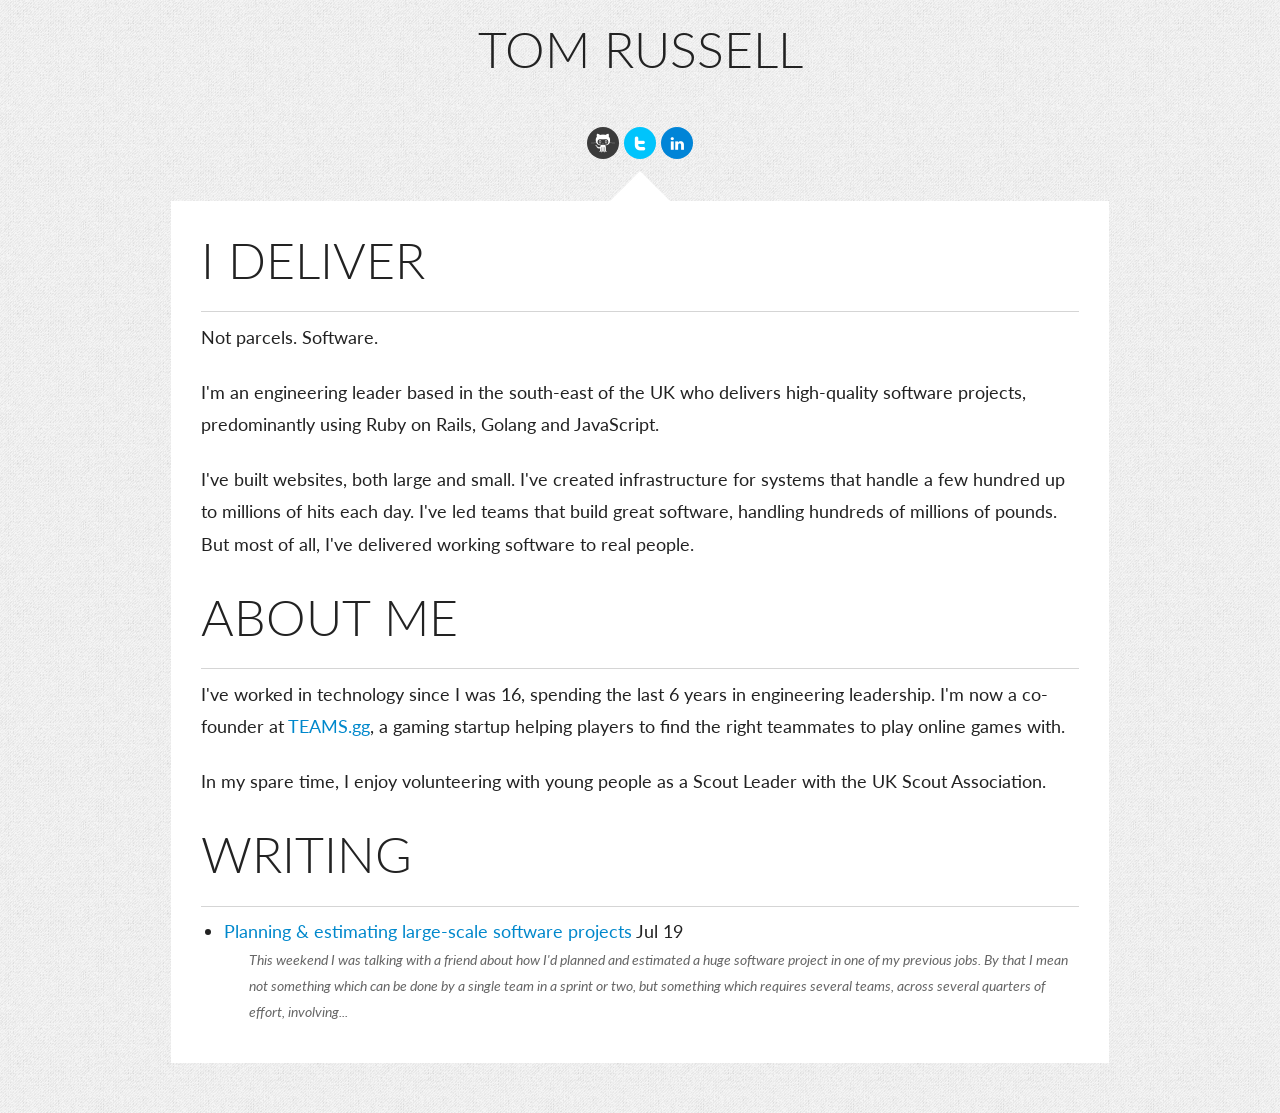
==== index.html @ 9378f340 "deploy: kalleth/tomrussell_co_uk@42f4e3c7755543cbc2c972122dc9ee65e986ee59" ====
<!DOCTYPE html>
<html>
<head>
<title>Tom Russell - Senior Technologist, Architect, Technical leader of teams</title>
<meta charset='UTF-8'>
<meta content='width=device-width, initial-scale=1' name='viewport'>
<link href="/stylesheets/normalize.css" rel="stylesheet" media="screen" /><link href="/stylesheets/foundation.css" rel="stylesheet" media="screen" /><link href="/stylesheets/all.css" rel="stylesheet" media="screen" /><link href="/stylesheets/btns.css" rel="stylesheet" media="screen" /><link href="/stylesheets/magnific.css" rel="stylesheet" media="screen" />
<link href="//fonts.googleapis.com/css?family=Lato:300,400" rel="stylesheet" />
<script src="//cdnjs.cloudflare.com/ajax/libs/zepto/1.1.4/zepto.min.js"></script>
<script src="/javascripts/all.js"></script>
</head>
<body>
<div class='row'>
<div class='small-12 small-centered columns' id='me'>
<h1 class='title'>Tom Russell</h1>
<img src="//www.gravatar.com/avatar/e51ec98444c17f2d38c534ca44075c79.jpg?s=256" alt="" />
<br>
<a class='social github' href='https://github.com/kalleth' target='_blank'></a>
<a class='social twitter' href='https://twitter.com/khalleth' target='_blank'></a>
<a class='social linkedin' href='http://www.linkedin.com/in/tomrusselldev' target='_blank'></a>
</div>
</div>
<div class='row'>
<div class='large-10 small-12 large-centered columns' id='content'>
 <h1><a class="anchor" href="#i-deliver" id="i-deliver" name=
    "i-deliver"></a>I DELIVER</h1>

<p>Not parcels. Software.</p>

<p>I'm an engineering leader based in the south-east of the UK who delivers high-quality
software projects, predominantly using Ruby on Rails, Golang and JavaScript.</p>

<p>I've built websites, both large and small. I've created infrastructure
for systems that handle a few hundred up to millions of hits each day. I've led teams
that build great software, handling hundreds of millions of pounds. But most of all,
I've delivered working software to real people.</p>

<h1><a class="anchor" href="#about-me" id="about-me" name=
"about-me"><span class="octicon octicon-link"></span></a>ABOUT ME</h1>

<p>
I've worked in technology since I was 16, spending the last 6 years in engineering leadership.

I'm now a co-founder at <a href="https://teams.gg" target="_blank">TEAMS.gg</a>, a gaming startup helping players to find the right teammates to play online games with.</p>

<p>In my spare time, I enjoy volunteering with young people as a Scout Leader with the UK Scout Association.</p>

<h1><a class="anchor" href="#writing" id="writing" name=
"writing"><span class="octicon octicon-link"></span></a>WRITING</h1>


  <ul>
      <li>
        <a href="/writing/2021/07/19/estimating-large-scale-software-projects.html">Planning & estimating large-scale software projects</a> <span>Jul 19</span>
        <!-- use article.summary(250) if you have Nokogiri available to show just
            the first 250 characters -->
        <div class="smaller emph preview"><p>This weekend I was talking with a friend about how I'd planned and estimated a
<em>huge</em> software project in one of my previous jobs. By that I mean not something
which can be done by a single team in a sprint or two, but something which
requires several teams, across several quarters of effort, involving...</p></div>
      </li>
  </ul>

</div>
</div>
</body>
</html>
---- stylesheets/all.css ----
body {
  background: #d4d4d4 url("../images/gray_jean.png");
  text-align: center;
  font-family: 'Lato', sans-serif;
  font-weight: 400;
  padding-top: 5px;
  font-size: 18px; }

p {
  line-height: 1.8; }

.copyright {
  color: #666;
  font-size: 14px;
  font-style: italic; }

a {
  color: #0088cc;
  text-decoration: none; }
  a:hover {
    text-decoration: underline;
    color: #005580; }

a.nodec:hover {
  text-decoration: none; }

h1, h2, h3, h4 {
  font-family: 'Lato', sans-serif;
  font-weight: 300;
  text-transform: uppercase; }

h1:after, h2:after {
  content: "";
  display: block;
  position: relative;
  top: .33em;
  border-bottom: 1px solid rgba(128, 128, 128, 0.33); }

h1.title:after {
  content: "";
  display: none;
  border-bottom: none; }

h2 {
  font-size: 1.7em; }

.smaller {
  font-size: 0.8em; }

.emph {
  font-style: italic; }

.preview {
  padding-left: 1.75em;
  color: #666666; }

time {
  font-style: italic;
  color: #666666;
  margin-bottom: 40px; }

#me {
  margin-bottom: 40px; }
  #me img {
    border-radius: 2000px;
    width: 150px;
    margin-bottom: 10px; }
  #me a.social {
    display: inline-block;
    width: 32px;
    height: 32px;
    border-radius: 2000px; }
    #me a.social.twitter {
      background: url("/images/twitter.png") top left no-repeat; }
    #me a.social.linkedin {
      background: url("/images/linkedin.png") top left no-repeat; }
    #me a.social.github {
      background: url("/images/github.png") top left no-repeat; }

ul {
  margin-left: 1.25em;
  line-height: 1.8; }

.hidden {
  display: none; }

#content {
  background: #ffffff;
  text-align: left;
  padding: 15px 30px;
  margin-bottom: 50px; }
  #content .skills h2 {
    font-size: 1.35em; }

#content:after {
  bottom: 100%;
  border: solid transparent;
  content: " ";
  height: 0;
  width: 0;
  position: absolute;
  pointer-events: none; }

#content:after {
  border-color: rgba(255, 255, 255, 0);
  border-bottom-color: #ffffff;
  border-width: 30px;
  left: 50%;
  margin-left: -30px; }

.btn-container {
  width: 100%;
  text-align: center; }

.btn.topright {
  float: right;
  margin-top: 18px; }

.white-popup-block {
  background: #FFF;
  padding: 20px 30px;
  text-align: left;
  max-width: 650px;
  margin: 40px auto;
  position: relative; }

#contact-form-content label {
  display: block;
  margin: 1em 0 0.5em 0; }

#contact-form-content input, #contact-form-content textarea {
  width: 100%;
  padding: 7px 4px;
  border: 1px solid #aaa;
  border-radius: 0.3em; }

#contact-form-content textarea {
  margin-bottom: 1em; }

#contact-form-content input[type="submit"] {
  background: transparent; }
---- stylesheets/btns.css ----
/*
 *
 * btns.css
 * Simple css utilities for building responsive buttons
 * Author: mrmrs
 * License: MIT
 *
 *                */
/* 

  Base .btn class 

  Code:
  <a href="#" class="btn">Default button</a>

*/
.btn, .btn:link, .btn:visited {
  border-radius: 0.3em;
  border-style: solid;
  border-width: 1px;
  color: #111;
  display: inline-block;
  font-family: avenir, helvetica, arial, sans-serif;
  letter-spacing: 0.15em;
  margin-bottom: 0.5em;
  padding: 1em 0.75em;
  text-decoration: none;
  text-transform: uppercase;
  -webkit-transition: color 0.4s, background-color 0.4s, border 0.4s;
  transition: color 0.4s, background-color 0.4s, border 0.4s; }

.btn:hover, .btn:focus {
  color: #7FDBFF;
  border: 1px solid #7FDBFF;
  -webkit-transition: background-color 0.3s, color 0.3s, border 0.3s;
  transition: background-color 0.3s, color 0.3s, border 0.3s; }

.btn:active {
  color: #0074D9;
  border: 1px solid #0074D9;
  -webkit-transition: background-color 0.3s, color 0.3s, border 0.3s;
  transition: background-color 0.3s, color 0.3s, border 0.3s; }

/* 

  Sizes 
  
  Small  = .btn--s
  Medium = .btn--m
  Large  = .btn--l

  Code:
  <a href="#" class="btn btn--s">
  <a href="#" class="btn btn--m">
  <a href="#" class="btn btn--l">

*/
.btn--s {
  font-size: 12px; }

.btn--m {
  font-size: 14px; }

.btn--l {
  font-size: 20px;
  border-radius: 0.25em !important; }

/* 

  Layout utility for responsive buttons 

  Code:
  <a href="#" class="btn btn--full">

*/
.btn--full, .btn--full:link {
  border-radius: 0.25em;
  display: block;
  margin-left: auto;
  margin-right: auto;
  text-align: center;
  width: 100%; }

/*

  Skins

  * Black & White
  * Grays
  * Colors

  Code:
  <a href="#" class="btn btn--black">
  <a href="#" class="btn btn--white">
  <a href="#" class="btn btn--gray">
  <a href="#" class="btn btn--gray-dark">
  <a href="#" class="btn btn--gray-border">
  <a href="#" class="btn btn--blue">

*/
/* BLACK & WHITE */
.btn--black, .btn--black:link, .btn--black:visited {
  color: #fff;
  background-color: #000; }

.btn--black:hover, .btn--black:focus {
  color: #fff;
  background-color: #777;
  border-color: #777; }

.btn--black:active {
  color: #fff;
  background-color: #999;
  border-color: #999; }

.btn--black:hover, .btn--black:focus {
  background-color: #444; }

.btn--black {
  background-color: #000; }

.btn--gray:link, .btn--gray:visited {
  background-color: #f0f0f0;
  border-color: #f0f0f0;
  color: #555; }

.btn--gray:hover, .btn--gray:focus {
  background-color: #ddd;
  border-color: #ddd;
  color: #444; }

.btn--gray:active {
  background-color: #ccc;
  border-color: #ccc;
  color: #444; }

.btn--gray-border:link, .btn--gray-border:visited {
  background-color: #fff;
  border-color: #555;
  border-width: 2px;
  color: #555; }

.btn--gray-border:hover, .btn--gray-border:focus {
  background-color: #fff;
  border-color: #ddd;
  color: #777; }

.btn--gray-border:active {
  background-color: #ccc;
  border-color: #ccc;
  color: #444; }

.btn--gray-dark:link, .btn--gray-dark:visited {
  background-color: #555;
  color: #eee; }

.btn--gray-dark:hover, .btn--gray-dark:focus {
  background-color: #333;
  border-color: #333;
  color: #eee; }

.btn--gray-dark:active {
  background-color: #777;
  border-color: #777;
  color: #eee; }

/* BLUES */
.btn--blue:link, .btn--blue:visited {
  color: #fff;
  background-color: #0074D9; }

.btn--blue:hover, .btn--blue:focus {
  color: #fff !important;
  background-color: #0063aa;
  border-color: #0063aa; }

.btn--blue:active {
  color: #fff;
  background-color: #001F3F;
  border-color: #001F3F; }

/* Keep it mobile-first and responsive */
@media screen and (min-width: 32em) {
  .btn--full {
    max-width: 16em !important; } }
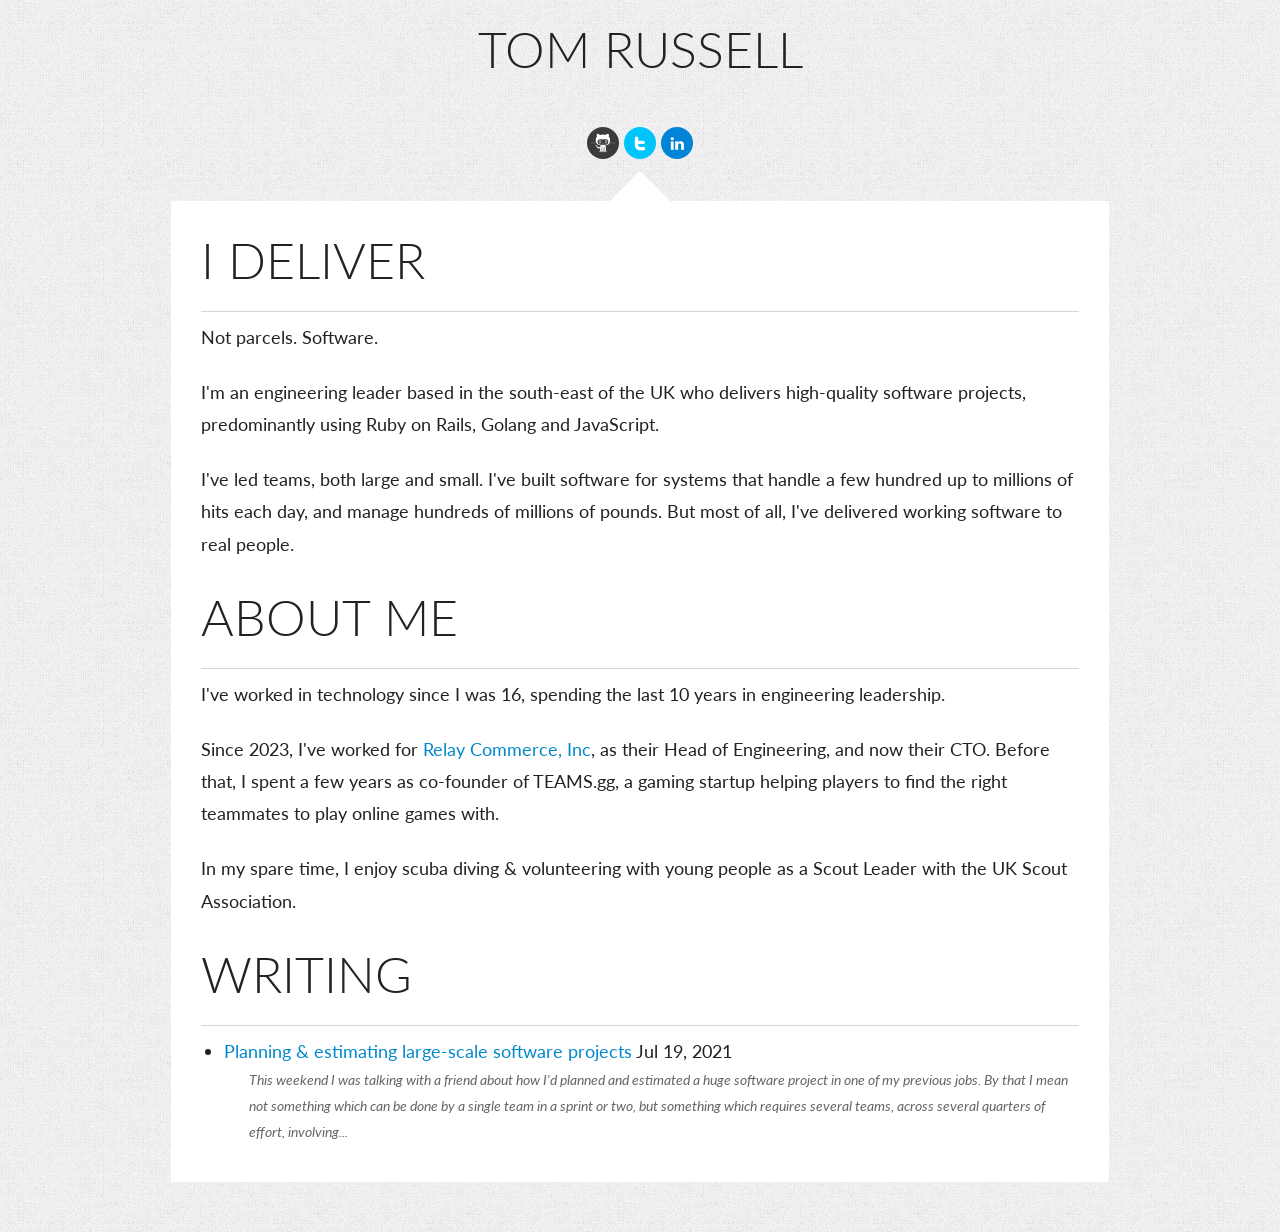
==== commit 561b25dc: "deploy: kalleth/tomrussell_co_uk@64a22988a0105c407da2d5dc4ac2e7359bd1d634" ====
--- a/index.html
+++ b/index.html
@@ -1,28 +1,28 @@
 <!DOCTYPE html>
 <html>
-<head>
-<title>Tom Russell - Senior Technologist, Architect, Technical leader of teams</title>
-<meta charset='UTF-8'>
-<meta content='width=device-width, initial-scale=1' name='viewport'>
-<link href="/stylesheets/normalize.css" rel="stylesheet" media="screen" /><link href="/stylesheets/foundation.css" rel="stylesheet" media="screen" /><link href="/stylesheets/all.css" rel="stylesheet" media="screen" /><link href="/stylesheets/btns.css" rel="stylesheet" media="screen" /><link href="/stylesheets/magnific.css" rel="stylesheet" media="screen" />
-<link href="//fonts.googleapis.com/css?family=Lato:300,400" rel="stylesheet" />
-<script src="//cdnjs.cloudflare.com/ajax/libs/zepto/1.1.4/zepto.min.js"></script>
-<script src="/javascripts/all.js"></script>
-</head>
-<body>
-<div class='row'>
-<div class='small-12 small-centered columns' id='me'>
-<h1 class='title'>Tom Russell</h1>
-<img src="//www.gravatar.com/avatar/e51ec98444c17f2d38c534ca44075c79.jpg?s=256" alt="" />
-<br>
-<a class='social github' href='https://github.com/kalleth' target='_blank'></a>
-<a class='social twitter' href='https://twitter.com/khalleth' target='_blank'></a>
-<a class='social linkedin' href='http://www.linkedin.com/in/tomrusselldev' target='_blank'></a>
-</div>
-</div>
-<div class='row'>
-<div class='large-10 small-12 large-centered columns' id='content'>
- <h1><a class="anchor" href="#i-deliver" id="i-deliver" name=
+  <head>
+    <title>Tom Russell - Senior Technologist, Architect, Technical leader of teams</title>
+    <meta charset="UTF-8">
+    <meta name="viewport" content="width=device-width, initial-scale=1">
+    <link href="/stylesheets/normalize.css" rel="stylesheet" media="screen" /><link href="/stylesheets/foundation.css" rel="stylesheet" media="screen" /><link href="/stylesheets/all.css" rel="stylesheet" media="screen" /><link href="/stylesheets/btns.css" rel="stylesheet" media="screen" /><link href="/stylesheets/magnific.css" rel="stylesheet" media="screen" />
+    <link href="//fonts.googleapis.com/css?family=Lato:300,400" rel="stylesheet" />
+    <script src="//cdnjs.cloudflare.com/ajax/libs/zepto/1.1.4/zepto.min.js"></script>
+    <script src="/javascripts/all.js"></script>
+  </head>
+  <body>
+    <div class="row">
+      <div class="small-12 small-centered columns" id="me">
+        <h1 class="title">Tom Russell</h1>
+        <img src="//www.gravatar.com/avatar/e51ec98444c17f2d38c534ca44075c79.jpg?s=256" alt="" />
+        <br>
+        <a class="social github" href="https://github.com/kalleth" target="_blank"></a>
+        <a class="social twitter" href="https://twitter.com/khalleth" target="_blank"></a>
+        <a class="social linkedin" href="http://www.linkedin.com/in/tomrusselldev" target="_blank"></a>
+      </div>
+    </div>
+    <div class="row">
+      <div class="large-10 small-12 large-centered columns" id="content">
+         <h1><a class="anchor" href="#i-deliver" id="i-deliver" name=
     "i-deliver"></a>I DELIVER</h1>
 
 <p>Not parcels. Software.</p>
@@ -30,20 +30,19 @@
 <p>I'm an engineering leader based in the south-east of the UK who delivers high-quality
 software projects, predominantly using Ruby on Rails, Golang and JavaScript.</p>
 
-<p>I've built websites, both large and small. I've created infrastructure
-for systems that handle a few hundred up to millions of hits each day. I've led teams
-that build great software, handling hundreds of millions of pounds. But most of all,
-I've delivered working software to real people.</p>
+<p>I've led teams, both large and small. I've built software
+for systems that handle a few hundred up to millions of hits each day, and manage hundreds of millions of pounds. But most of all, I've delivered working software to real people.</p>
 
 <h1><a class="anchor" href="#about-me" id="about-me" name=
 "about-me"><span class="octicon octicon-link"></span></a>ABOUT ME</h1>
 
 <p>
-I've worked in technology since I was 16, spending the last 6 years in engineering leadership.
+I've worked in technology since I was 16, spending the last 10 years in engineering leadership.
+</p>
 
-I'm now a co-founder at <a href="https://teams.gg" target="_blank">TEAMS.gg</a>, a gaming startup helping players to find the right teammates to play online games with.</p>
+<p>Since 2023, I've worked for <a href="https://relaycommerce.io" target="_blank">Relay Commerce, Inc</a>, as their Head of Engineering, and now their CTO. Before that, I spent a few years as co-founder of TEAMS.gg, a gaming startup helping players to find the right teammates to play online games with.</p>
 
-<p>In my spare time, I enjoy volunteering with young people as a Scout Leader with the UK Scout Association.</p>
+<p>In my spare time, I enjoy scuba diving & volunteering with young people as a Scout Leader with the UK Scout Association.</p>
 
 <h1><a class="anchor" href="#writing" id="writing" name=
 "writing"><span class="octicon octicon-link"></span></a>WRITING</h1>
@@ -51,7 +50,7 @@
 
   <ul>
       <li>
-        <a href="/writing/2021/07/19/estimating-large-scale-software-projects.html">Planning & estimating large-scale software projects</a> <span>Jul 19</span>
+        <a href="/writing/2021/07/19/estimating-large-scale-software-projects.html">Planning & estimating large-scale software projects</a> <span>Jul 19, 2021</span>
         <!-- use article.summary(250) if you have Nokogiri available to show just
             the first 250 characters -->
         <div class="smaller emph preview"><p>This weekend I was talking with a friend about how I'd planned and estimated a
@@ -61,7 +60,7 @@
       </li>
   </ul>
 
-</div>
-</div>
-</body>
+      </div>
+    </div>
+  </body>
 </html>
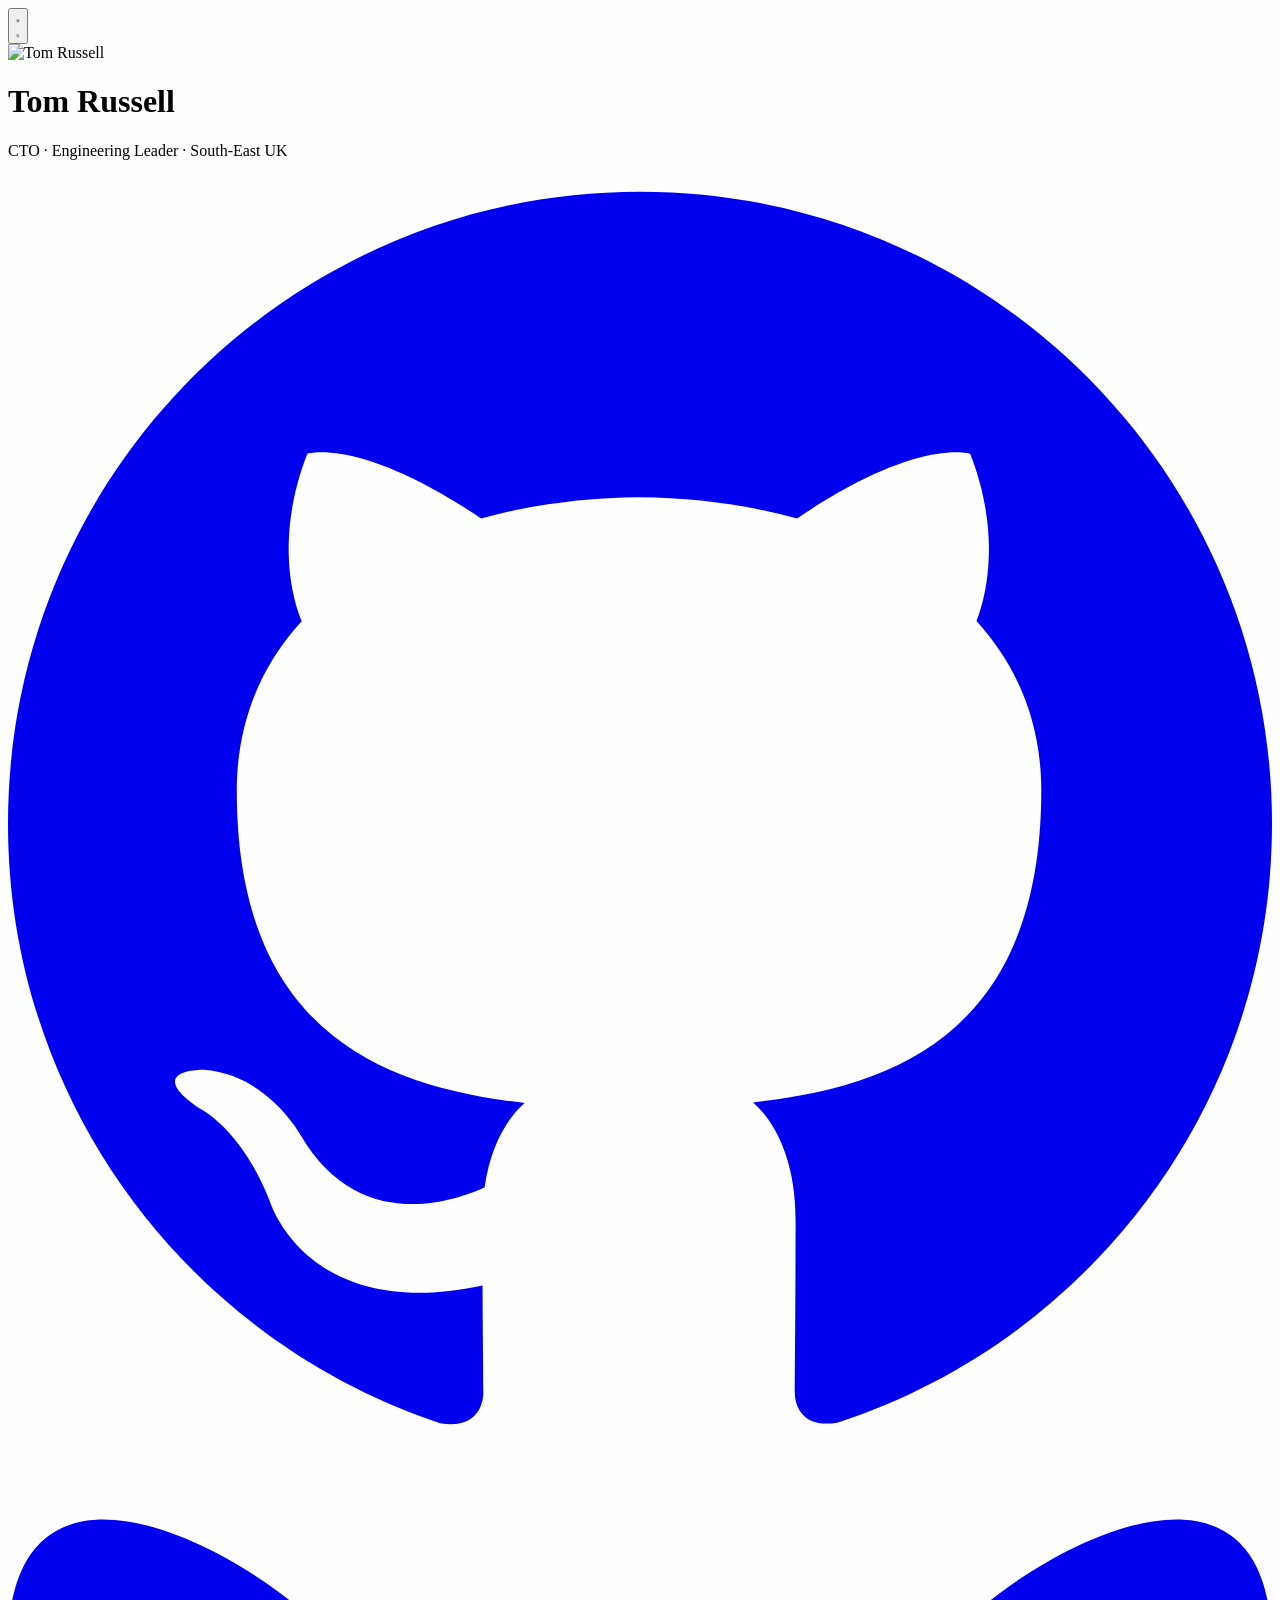
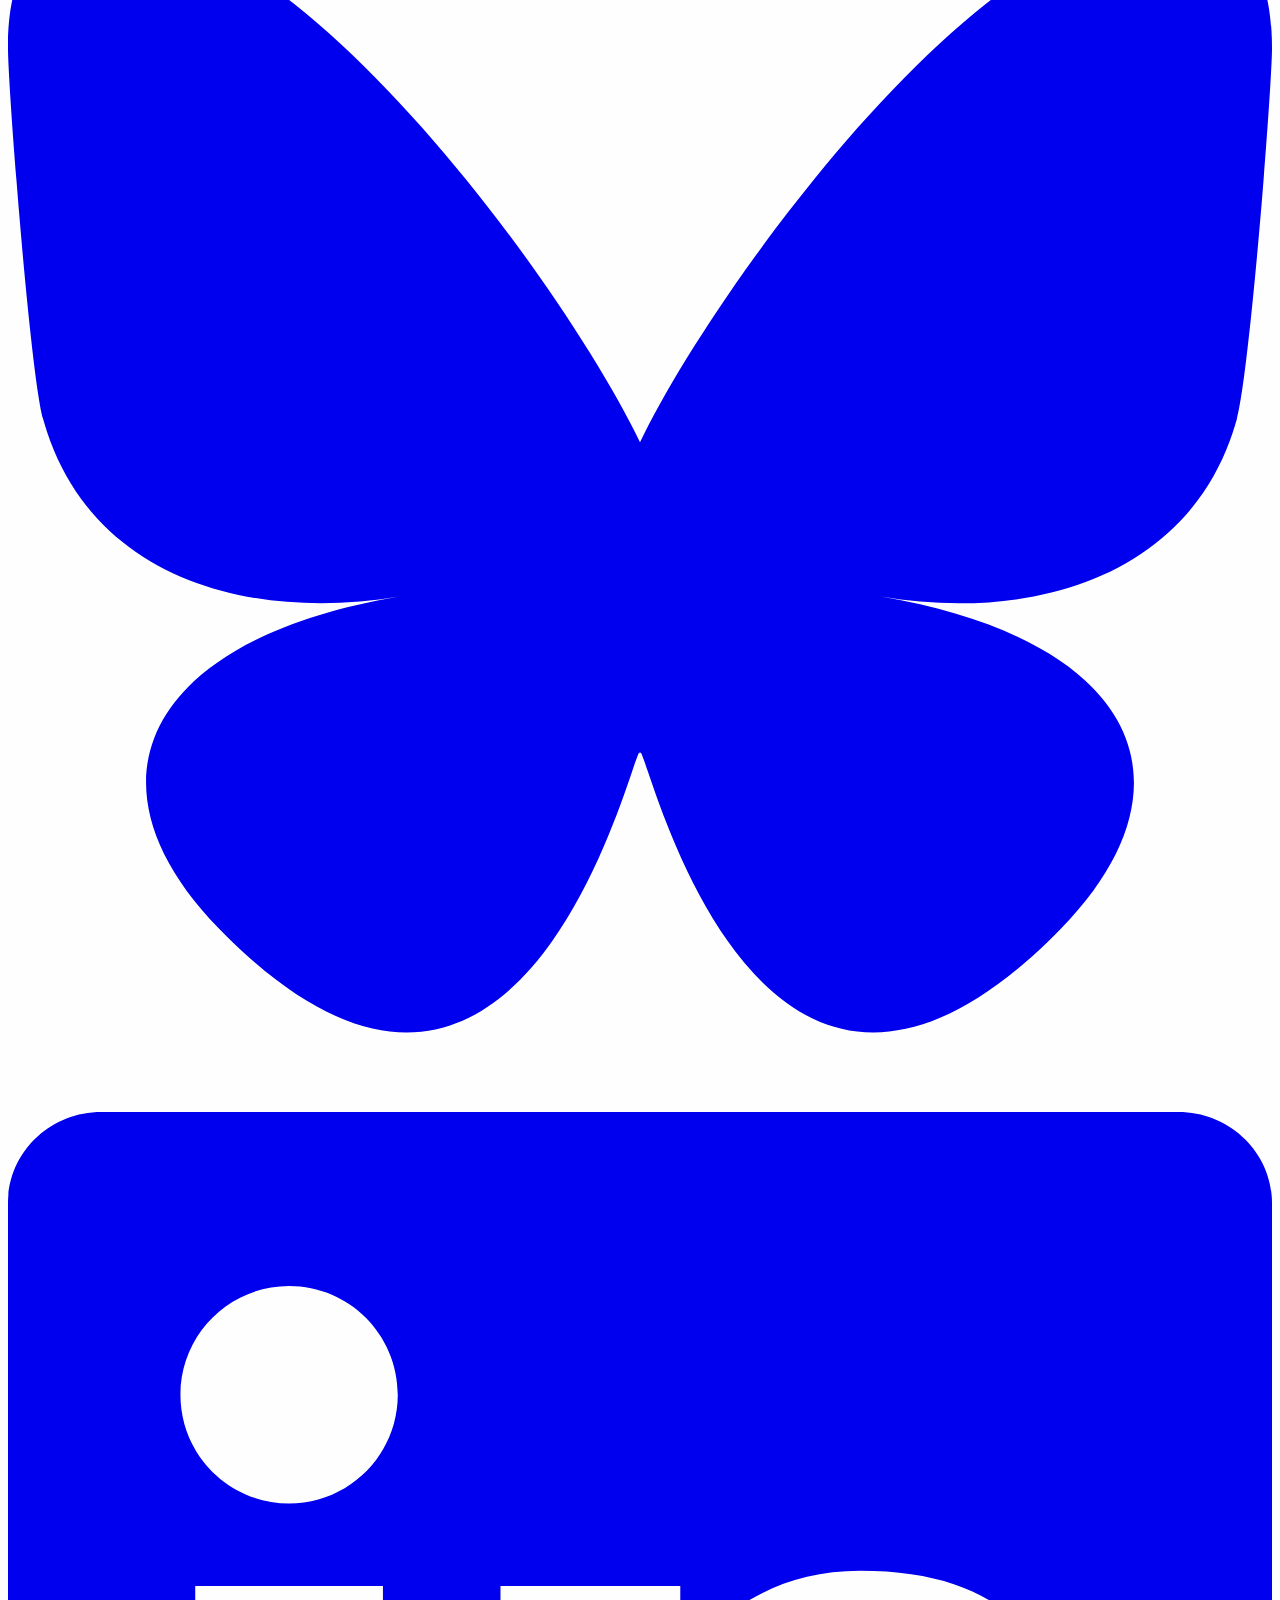
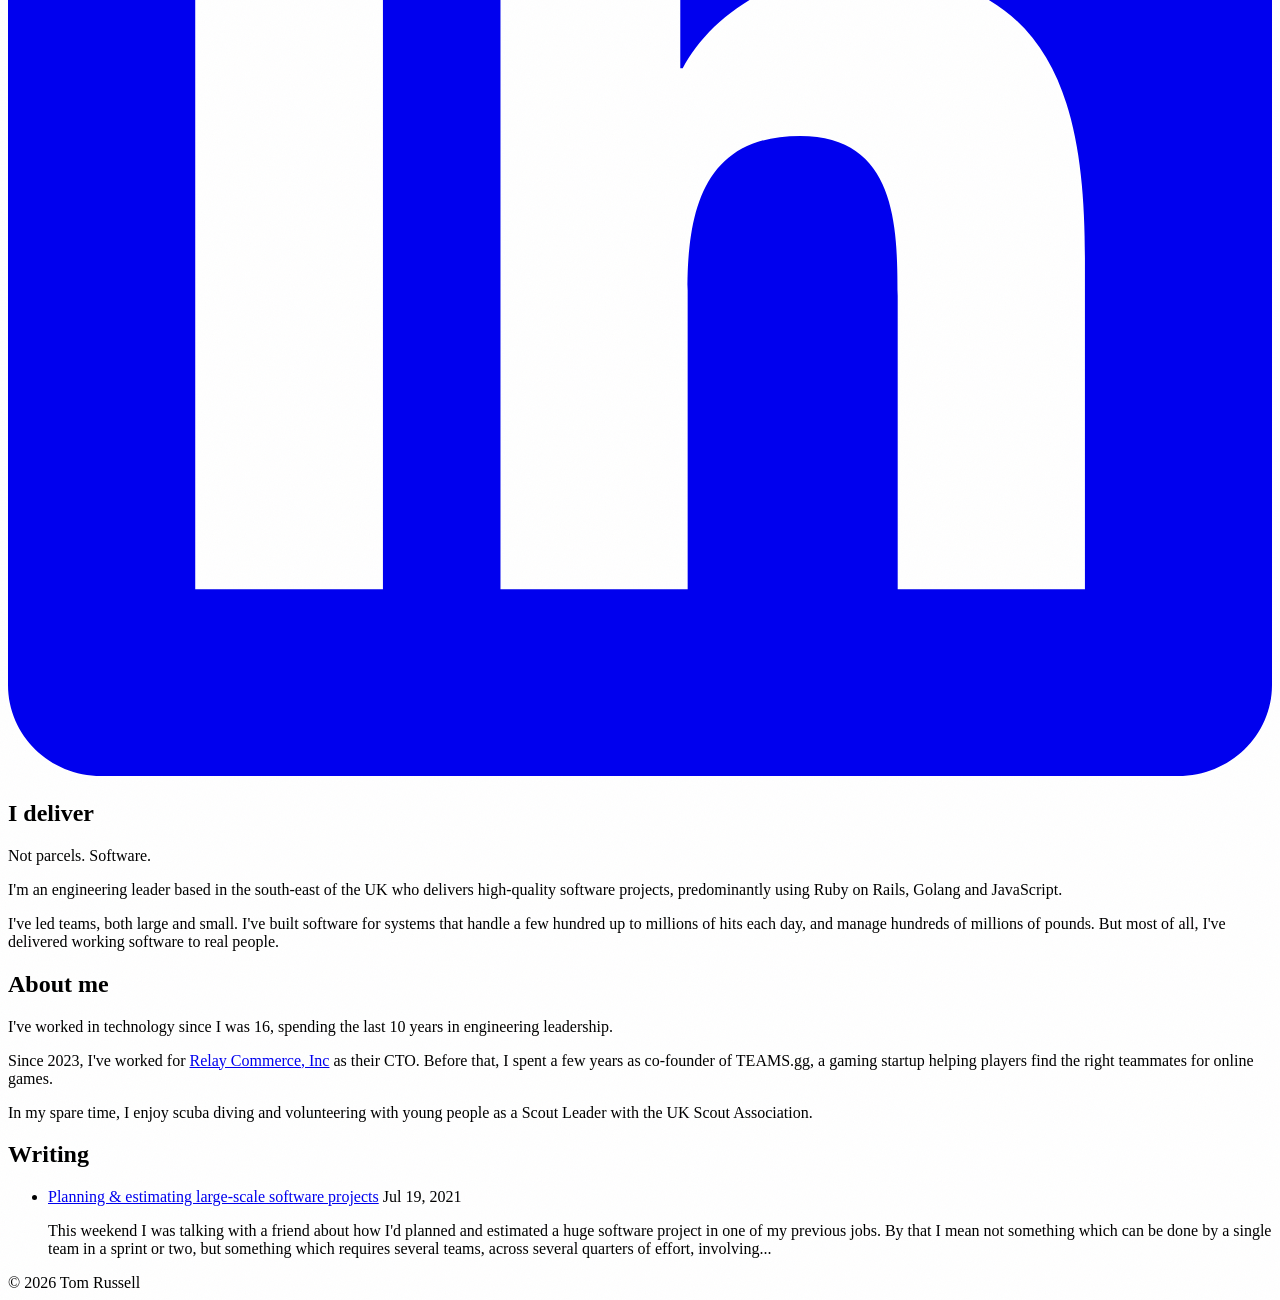
==== commit 4580865d: "deploy: kalleth/tomrussell_co_uk@bb23bfa9983ea4b7216e12bfd84b3690b5ab7619" ====
--- a/index.html
+++ b/index.html
@@ -1,66 +1,116 @@
 <!DOCTYPE html>
-<html>
+<html lang="en">
   <head>
-    <title>Tom Russell - Senior Technologist, Architect, Technical leader of teams</title>
+    <title>Tom Russell</title>
     <meta charset="UTF-8">
     <meta name="viewport" content="width=device-width, initial-scale=1">
-    <link href="/stylesheets/normalize.css" rel="stylesheet" media="screen" /><link href="/stylesheets/foundation.css" rel="stylesheet" media="screen" /><link href="/stylesheets/all.css" rel="stylesheet" media="screen" /><link href="/stylesheets/btns.css" rel="stylesheet" media="screen" /><link href="/stylesheets/magnific.css" rel="stylesheet" media="screen" />
-    <link href="//fonts.googleapis.com/css?family=Lato:300,400" rel="stylesheet" />
-    <script src="//cdnjs.cloudflare.com/ajax/libs/zepto/1.1.4/zepto.min.js"></script>
-    <script src="/javascripts/all.js"></script>
+    <meta name="color-scheme" content="light dark">
+    <link rel="icon" type="image/png" href="/images/favicon.png">
+    <link rel="apple-touch-icon" href="/images/favicon.png">
+    <script>
+      (function(){var t=localStorage.getItem('theme');if(t==='dark'||(!t&&matchMedia('(prefers-color-scheme: dark)').matches))document.documentElement.classList.add('dark')})()
+    </script>
+    <script src="https://cdn.tailwindcss.com?plugins=typography"></script>
+    <script>
+      tailwind.config = {
+        darkMode: 'class',
+        theme: {
+          extend: {
+            typography: {
+              DEFAULT: { css: { a: { color: '#2563eb', textDecoration: 'none', fontWeight: 'inherit', '&:hover': { color: '#1d4ed8', textDecoration: 'underline' } } } },
+              invert:   { css: { a: { color: '#60a5fa',                                                '&:hover': { color: '#93c5fd' } } } }
+            }
+          }
+        }
+      }
+      function toggleTheme() {
+        var d = document.documentElement.classList.toggle('dark')
+        localStorage.setItem('theme', d ? 'dark' : 'light')
+      }
+    </script>
+    <style>
+      body { background-image: url("data:image/svg+xml,%3Csvg xmlns='http://www.w3.org/2000/svg' width='200' height='200'%3E%3Cfilter id='n'%3E%3CfeTurbulence type='fractalNoise' baseFrequency='0.75' numOctaves='4' stitchTiles='stitch'/%3E%3C/filter%3E%3Crect width='200' height='200' filter='url(%23n)' opacity='0.03'/%3E%3C/svg%3E") }
+    </style>
   </head>
-  <body>
-    <div class="row">
-      <div class="small-12 small-centered columns" id="me">
-        <h1 class="title">Tom Russell</h1>
-        <img src="//www.gravatar.com/avatar/e51ec98444c17f2d38c534ca44075c79.jpg?s=256" alt="" />
-        <br>
-        <a class="social github" href="https://github.com/kalleth" target="_blank"></a>
-        <a class="social twitter" href="https://twitter.com/khalleth" target="_blank"></a>
-        <a class="social linkedin" href="http://www.linkedin.com/in/tomrusselldev" target="_blank"></a>
-      </div>
+  <body class="bg-white dark:bg-zinc-950 text-zinc-900 dark:text-zinc-100 min-h-screen">
+    <div class="max-w-2xl mx-auto px-6 py-16">
+        <div class="relative text-center mb-16">
+    <div class="absolute top-0 right-0">
+      <button onclick="toggleTheme()" aria-label="Toggle colour scheme"
+              class="p-1.5 text-zinc-400 hover:text-zinc-900 dark:hover:text-white transition-colors rounded-md">
+        <svg class="w-[18px] h-[18px] hidden dark:block" viewBox="0 0 24 24" fill="none" stroke="currentColor" stroke-width="2" stroke-linecap="round" stroke-linejoin="round" aria-hidden="true">
+          <circle cx="12" cy="12" r="4"/>
+          <path d="M12 2v2m0 16v2M4.93 4.93l1.41 1.41m11.32 11.32 1.41 1.41M2 12h2m16 0h2M6.34 17.66l-1.41 1.41M19.07 4.93l-1.41 1.41"/>
+        </svg>
+        <svg class="w-[18px] h-[18px] block dark:hidden" viewBox="0 0 24 24" fill="none" stroke="currentColor" stroke-width="2" stroke-linecap="round" stroke-linejoin="round" aria-hidden="true">
+          <path d="M12 3a6 6 0 0 0 9 9 9 9 0 1 1-9-9Z"/>
+        </svg>
+      </button>
     </div>
-    <div class="row">
-      <div class="large-10 small-12 large-centered columns" id="content">
-         <h1><a class="anchor" href="#i-deliver" id="i-deliver" name=
-    "i-deliver"></a>I DELIVER</h1>
+    <img src="//www.gravatar.com/avatar/e51ec98444c17f2d38c534ca44075c79.jpg?s=256" alt="Tom Russell" class="w-24 h-24 rounded-full mx-auto mb-5" />
+    <h1 class="text-xl font-semibold mb-1">Tom Russell</h1>
+    <p class="text-sm text-zinc-500 dark:text-zinc-400 mb-5">CTO &middot; Engineering Leader &middot; South-East UK</p>
+    <div class="flex justify-center gap-4">
+      <a href="https://github.com/kalleth" target="_blank" rel="noopener noreferrer" aria-label="GitHub"
+         class="text-zinc-400 hover:text-zinc-900 dark:hover:text-white transition-colors">
+        <svg class="w-5 h-5" viewBox="0 0 24 24" fill="currentColor" aria-hidden="true">
+          <path d="M12 .297c-6.63 0-12 5.373-12 12 0 5.303 3.438 9.8 8.205 11.385.6.113.82-.258.82-.577 0-.285-.01-1.04-.015-2.04-3.338.724-4.042-1.61-4.042-1.61C4.422 18.07 3.633 17.7 3.633 17.7c-1.087-.744.084-.729.084-.729 1.205.084 1.838 1.236 1.838 1.236 1.07 1.835 2.809 1.305 3.495.998.108-.776.417-1.305.76-1.605-2.665-.3-5.466-1.332-5.466-5.93 0-1.31.465-2.38 1.235-3.22-.135-.303-.54-1.523.105-3.176 0 0 1.005-.322 3.3 1.23.96-.267 1.98-.399 3-.405 1.02.006 2.04.138 3 .405 2.28-1.552 3.285-1.23 3.285-1.23.645 1.653.24 2.873.12 3.176.765.84 1.23 1.91 1.23 3.22 0 4.61-2.805 5.625-5.475 5.92.42.36.81 1.096.81 2.22 0 1.606-.015 2.896-.015 3.286 0 .315.21.69.825.57C20.565 22.092 24 17.592 24 12.297c0-6.627-5.373-12-12-12"/>
+        </svg>
+      </a>
+      <a href="https://bsky.app/profile/kalleth.bsky.social" target="_blank" rel="noopener noreferrer" aria-label="Bluesky"
+         class="text-zinc-400 hover:text-sky-500 dark:hover:text-sky-400 transition-colors">
+        <svg class="w-5 h-5" viewBox="0 0 24 24" fill="currentColor" aria-hidden="true">
+          <path d="M5.202 2.857C7.954 4.922 10.913 9.11 12 11.358c1.087-2.247 4.046-6.436 6.798-8.501C20.783 1.366 24 .213 24 3.883c0 .732-.42 6.156-.667 7.037-.856 3.061-3.978 3.842-6.755 3.37 4.854.826 6.089 3.562 3.422 6.299-5.065 5.196-7.28-1.304-7.847-2.97-.104-.305-.152-.448-.153-.327 0-.121-.05.022-.153.327-.568 1.666-2.782 8.166-7.847 2.97-2.667-2.737-1.432-5.473 3.422-6.3-2.777.473-5.899-.308-6.755-3.369C.42 10.04 0 4.615 0 3.883c0-3.67 3.217-2.517 5.202-1.026"/>
+        </svg>
+      </a>
+      <a href="https://www.linkedin.com/in/tomrusselldev" target="_blank" rel="noopener noreferrer" aria-label="LinkedIn"
+         class="text-zinc-400 hover:text-blue-600 dark:hover:text-blue-400 transition-colors">
+        <svg class="w-5 h-5" viewBox="0 0 24 24" fill="currentColor" aria-hidden="true">
+          <path d="M20.447 20.452h-3.554v-5.569c0-1.328-.027-3.037-1.852-3.037-1.853 0-2.136 1.445-2.136 2.939v5.667H9.351V9h3.414v1.561h.046c.477-.9 1.637-1.85 3.37-1.85 3.601 0 4.267 2.37 4.267 5.455v6.286zM5.337 7.433c-1.144 0-2.063-.926-2.063-2.065 0-1.138.92-2.063 2.063-2.063 1.14 0 2.064.925 2.064 2.063 0 1.139-.925 2.065-2.064 2.065zm1.782 13.019H3.555V9h3.564v11.452zM22.225 0H1.771C.792 0 0 .774 0 1.729v20.542C0 23.227.792 24 1.771 24h20.451C23.2 24 24 23.227 24 22.271V1.729C24 .774 23.2 0 22.222 0h.003z"/>
+        </svg>
+      </a>
+    </div>
+  </div>
+
+      <main class="prose prose-zinc dark:prose-invert max-w-none">
+        <h2>I deliver</h2>
 
 <p>Not parcels. Software.</p>
 
-<p>I'm an engineering leader based in the south-east of the UK who delivers high-quality
-software projects, predominantly using Ruby on Rails, Golang and JavaScript.</p>
+<p>I'm an engineering leader based in the south-east of the UK who delivers high-quality software projects, predominantly using Ruby on Rails, Golang and JavaScript.</p>
 
-<p>I've led teams, both large and small. I've built software
-for systems that handle a few hundred up to millions of hits each day, and manage hundreds of millions of pounds. But most of all, I've delivered working software to real people.</p>
+<p>I've led teams, both large and small. I've built software for systems that handle a few hundred up to millions of hits each day, and manage hundreds of millions of pounds. But most of all, I've delivered working software to real people.</p>
 
-<h1><a class="anchor" href="#about-me" id="about-me" name=
-"about-me"><span class="octicon octicon-link"></span></a>ABOUT ME</h1>
+<h2>About me</h2>
 
-<p>
-I've worked in technology since I was 16, spending the last 10 years in engineering leadership.
-</p>
+<p>I've worked in technology since I was 16, spending the last 10 years in engineering leadership.</p>
 
-<p>Since 2023, I've worked for <a href="https://relaycommerce.io" target="_blank">Relay Commerce, Inc</a>, as their Head of Engineering, and now their CTO. Before that, I spent a few years as co-founder of TEAMS.gg, a gaming startup helping players to find the right teammates to play online games with.</p>
+<p>Since 2023, I've worked for <a href="https://relaycommerce.io" target="_blank" rel="noopener noreferrer">Relay Commerce, Inc</a> as their CTO. Before that, I spent a few years as co-founder of TEAMS.gg, a gaming startup helping players find the right teammates for online games.</p>
 
-<p>In my spare time, I enjoy scuba diving & volunteering with young people as a Scout Leader with the UK Scout Association.</p>
+<p>In my spare time, I enjoy scuba diving and volunteering with young people as a Scout Leader with the UK Scout Association.</p>
 
-<h1><a class="anchor" href="#writing" id="writing" name=
-"writing"><span class="octicon octicon-link"></span></a>WRITING</h1>
+<h2>Writing</h2>
 
 
-  <ul>
-      <li>
-        <a href="/writing/2021/07/19/estimating-large-scale-software-projects.html">Planning & estimating large-scale software projects</a> <span>Jul 19, 2021</span>
-        <!-- use article.summary(250) if you have Nokogiri available to show just
-            the first 250 characters -->
-        <div class="smaller emph preview"><p>This weekend I was talking with a friend about how I'd planned and estimated a
-<em>huge</em> software project in one of my previous jobs. By that I mean not something
+<ul class="not-prose mt-6 space-y-6">
+    <li>
+      <a href="/writing/2021/07/19/estimating-large-scale-software-projects.html" class="font-medium text-blue-600 dark:text-blue-400 hover:underline">Planning & estimating large-scale software projects</a>
+      <span class="ml-2 text-xs text-zinc-400">Jul 19, 2021</span>
+      <p class="mt-1 text-xs italic text-zinc-400 dark:text-zinc-500 leading-relaxed">
+        This weekend I was talking with a friend about how I'd planned and estimated a
+huge software project in one of my previous jobs. By that I mean not something
 which can be done by a single team in a sprint or two, but something which
-requires several teams, across several quarters of effort, involving...</p></div>
-      </li>
-  </ul>
+requires several teams, across several quarters of effort, involving...
+      </p>
+    </li>
+</ul>
 
-      </div>
+
+      </main>
+      <footer class="mt-12 pt-8 border-t border-zinc-200 dark:border-zinc-800 flex items-center justify-center">
+  <span class="text-xs text-zinc-400 dark:text-zinc-500">&copy; 2026 Tom Russell</span>
+</footer>
+
     </div>
   </body>
 </html>
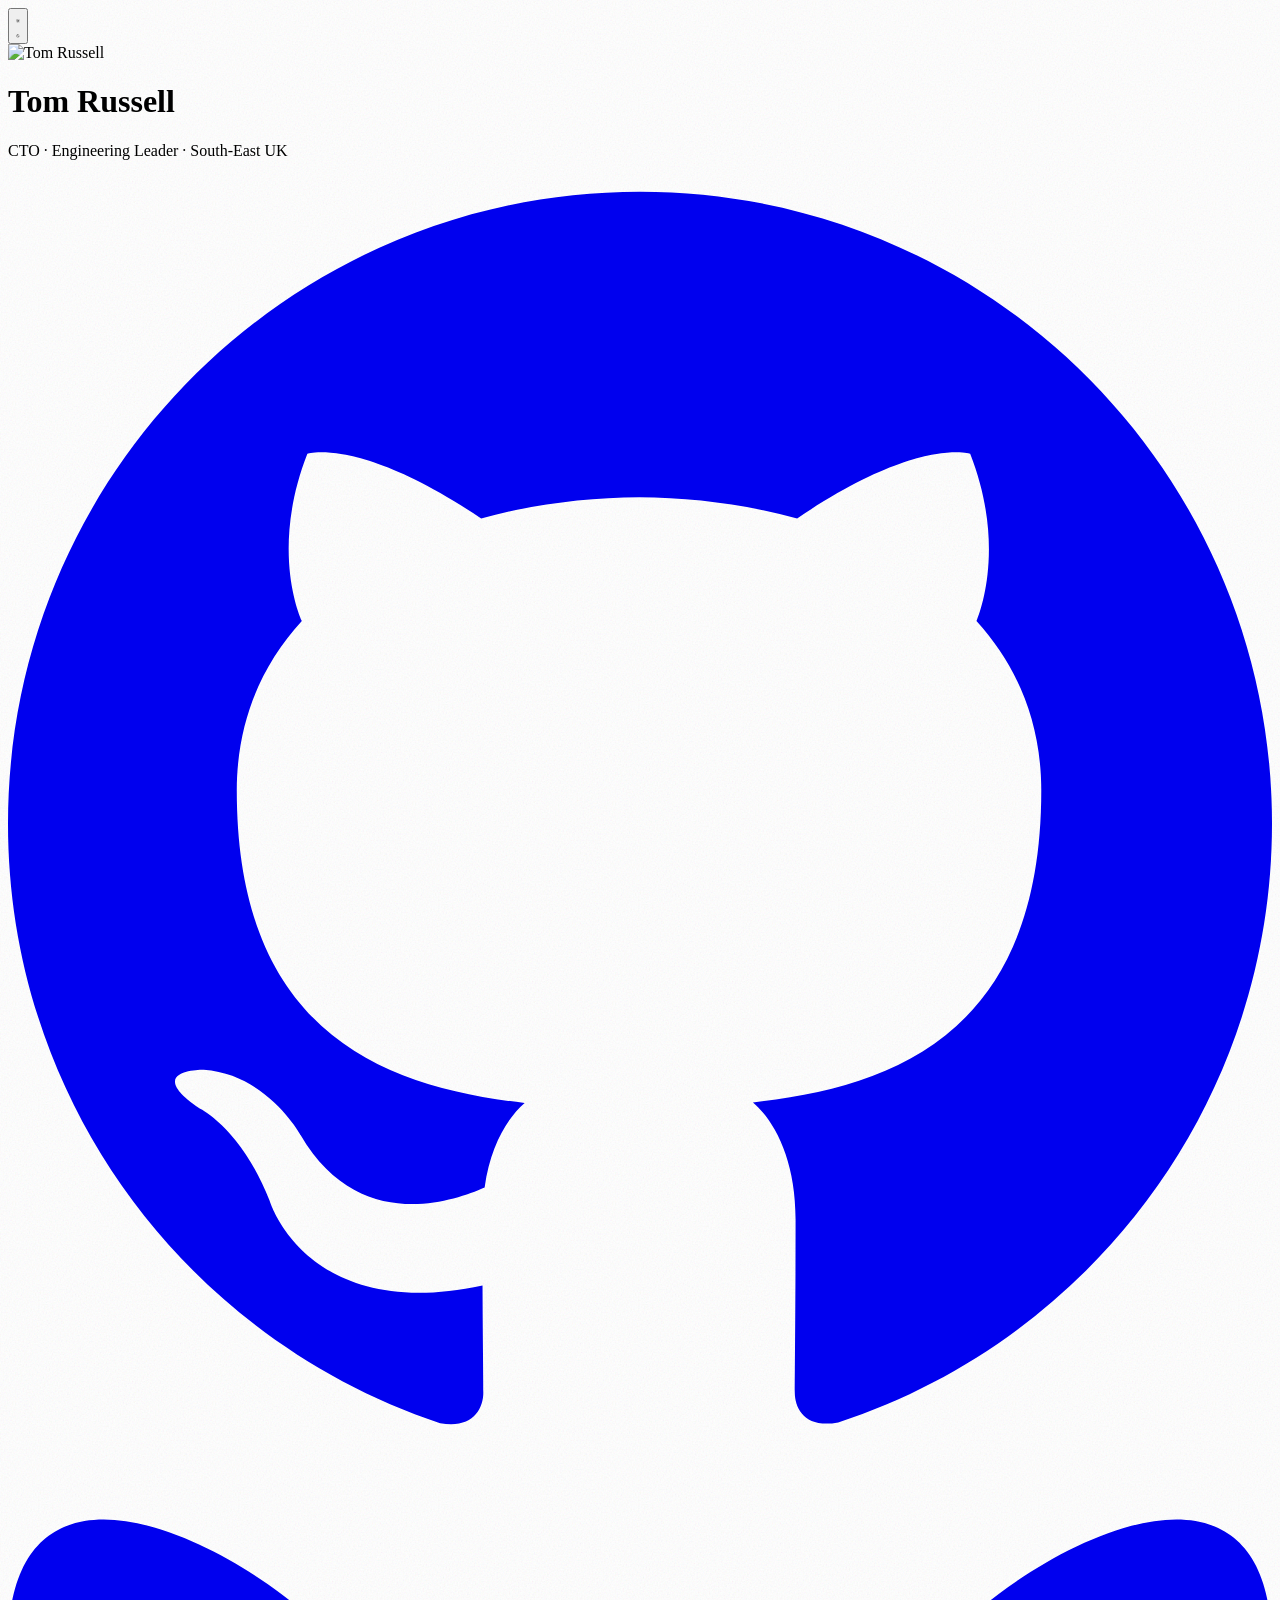
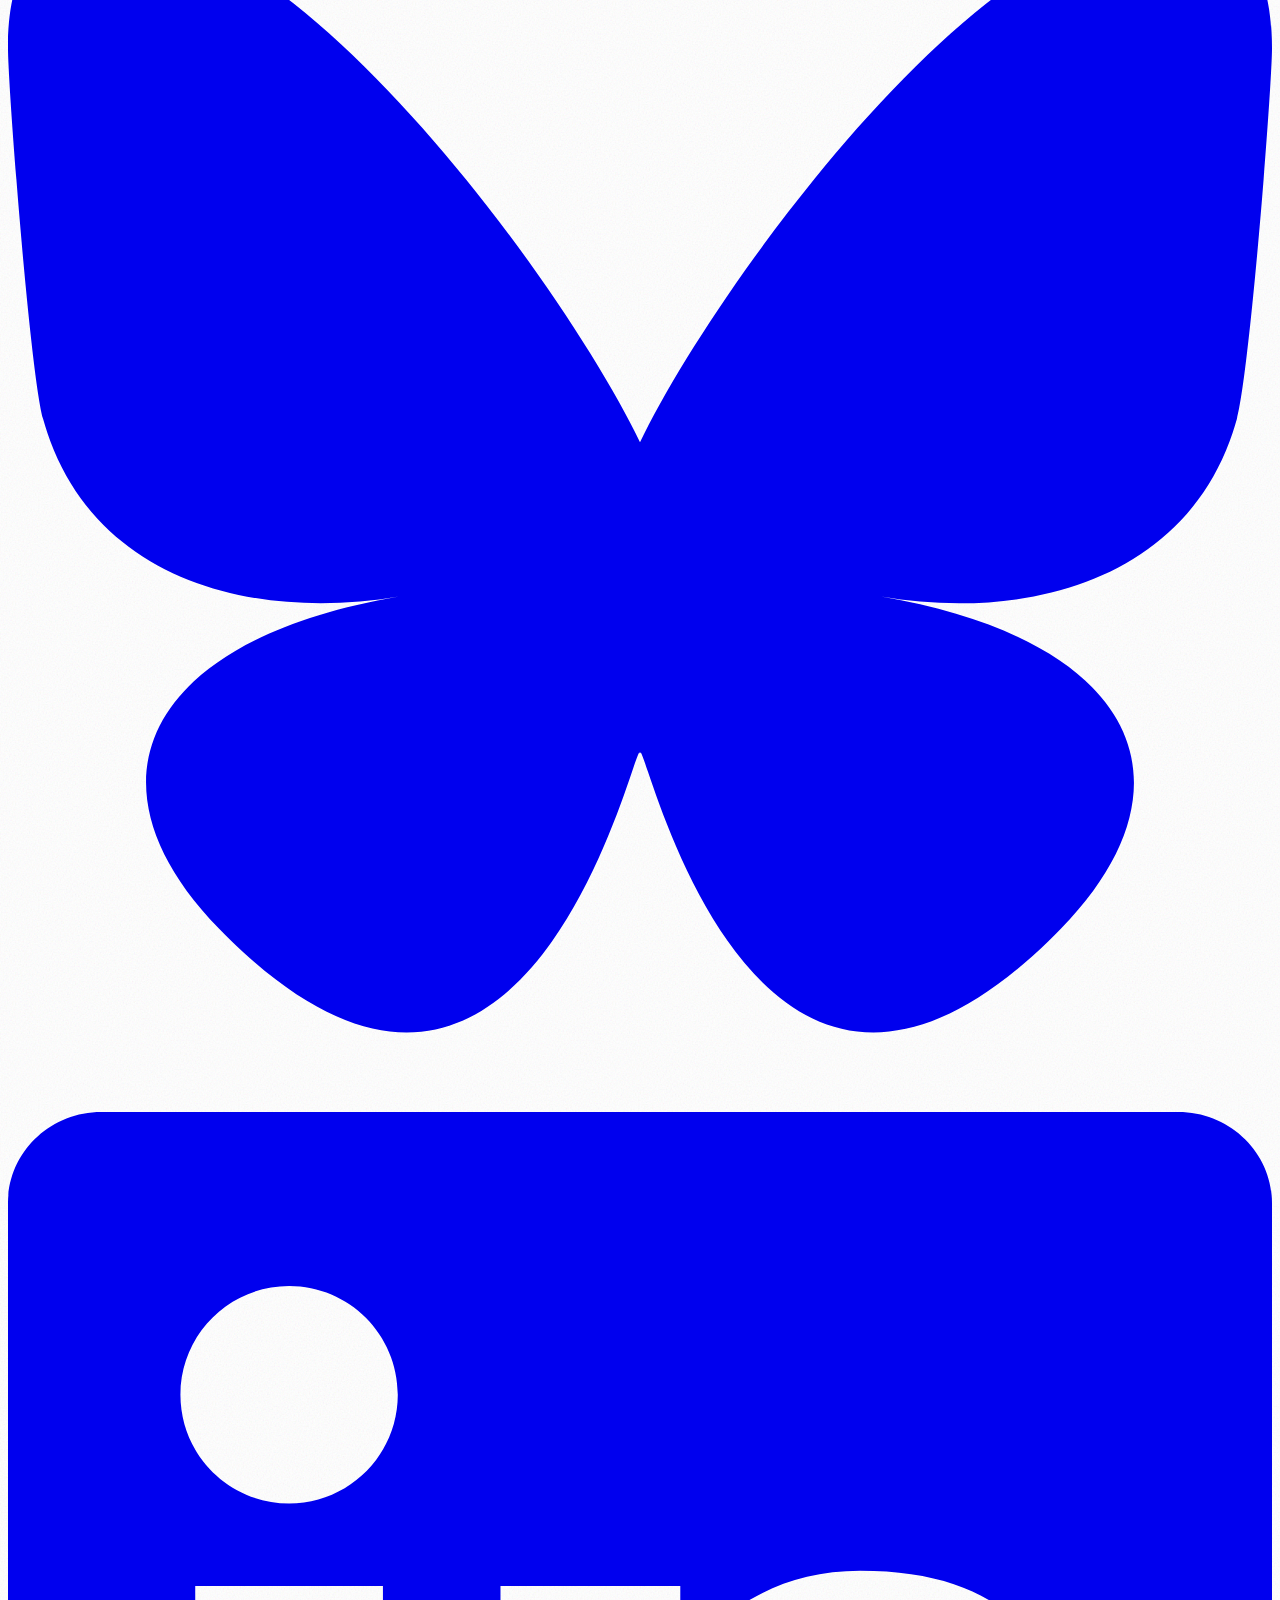
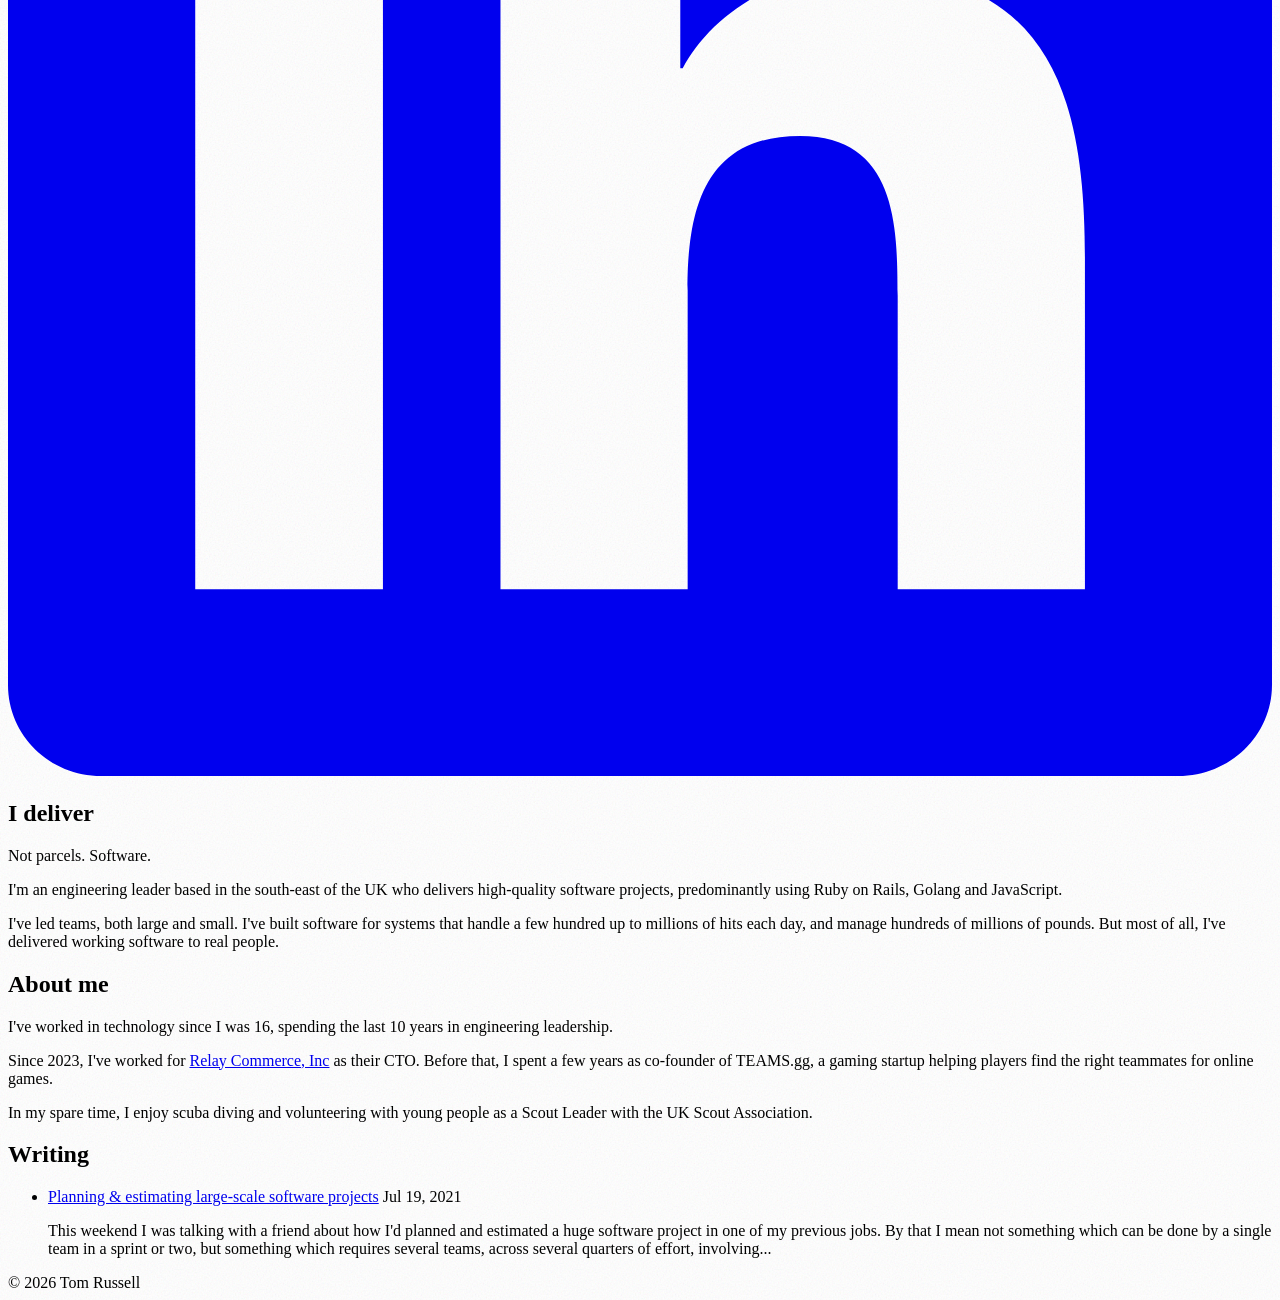
==== commit 99c0030e: "deploy: kalleth/tomrussell_co_uk@7b5e53c52651c1fec625b812d50a89c5dd1edb34" ====
--- a/index.html
+++ b/index.html
@@ -29,11 +29,20 @@
       }
     </script>
     <style>
-      body { background-image: url("data:image/svg+xml,%3Csvg xmlns='http://www.w3.org/2000/svg' width='200' height='200'%3E%3Cfilter id='n'%3E%3CfeTurbulence type='fractalNoise' baseFrequency='0.75' numOctaves='4' stitchTiles='stitch'/%3E%3C/filter%3E%3Crect width='200' height='200' filter='url(%23n)' opacity='0.03'/%3E%3C/svg%3E") }
+      body { background-image: url("data:image/svg+xml,%3Csvg xmlns='http://www.w3.org/2000/svg' width='200' height='200'%3E%3Cfilter id='n'%3E%3CfeTurbulence type='fractalNoise' baseFrequency='0.65' numOctaves='4' stitchTiles='stitch'/%3E%3C/filter%3E%3Crect width='200' height='200' filter='url(%23n)' opacity='0.12'/%3E%3C/svg%3E") }
     </style>
   </head>
-  <body class="bg-white dark:bg-zinc-950 text-zinc-900 dark:text-zinc-100 min-h-screen">
-    <div class="max-w-2xl mx-auto px-6 py-16">
+  <!-- Google tag (gtag.js) -->
+  <script async src="https://www.googletagmanager.com/gtag/js?id=G-NFQMXPYWZ4"></script>
+  <script>
+    window.dataLayer = window.dataLayer || [];
+    function gtag(){dataLayer.push(arguments);}
+    gtag('js', new Date());
+
+    gtag('config', 'G-NFQMXPYWZ4');
+  </script>
+  <body class="bg-zinc-50 dark:bg-zinc-950 text-zinc-900 dark:text-zinc-100 min-h-screen">
+    <div class="max-w-4xl mx-auto px-6 py-16">
         <div class="relative text-center mb-16">
     <div class="absolute top-0 right-0">
       <button onclick="toggleTheme()" aria-label="Toggle colour scheme"
@@ -72,7 +81,7 @@
     </div>
   </div>
 
-      <main class="prose prose-zinc dark:prose-invert max-w-none">
+      <main class="prose prose-zinc dark:prose-invert max-w-none bg-white dark:bg-zinc-950 px-8 py-6">
         <h2>I deliver</h2>
 
 <p>Not parcels. Software.</p>
